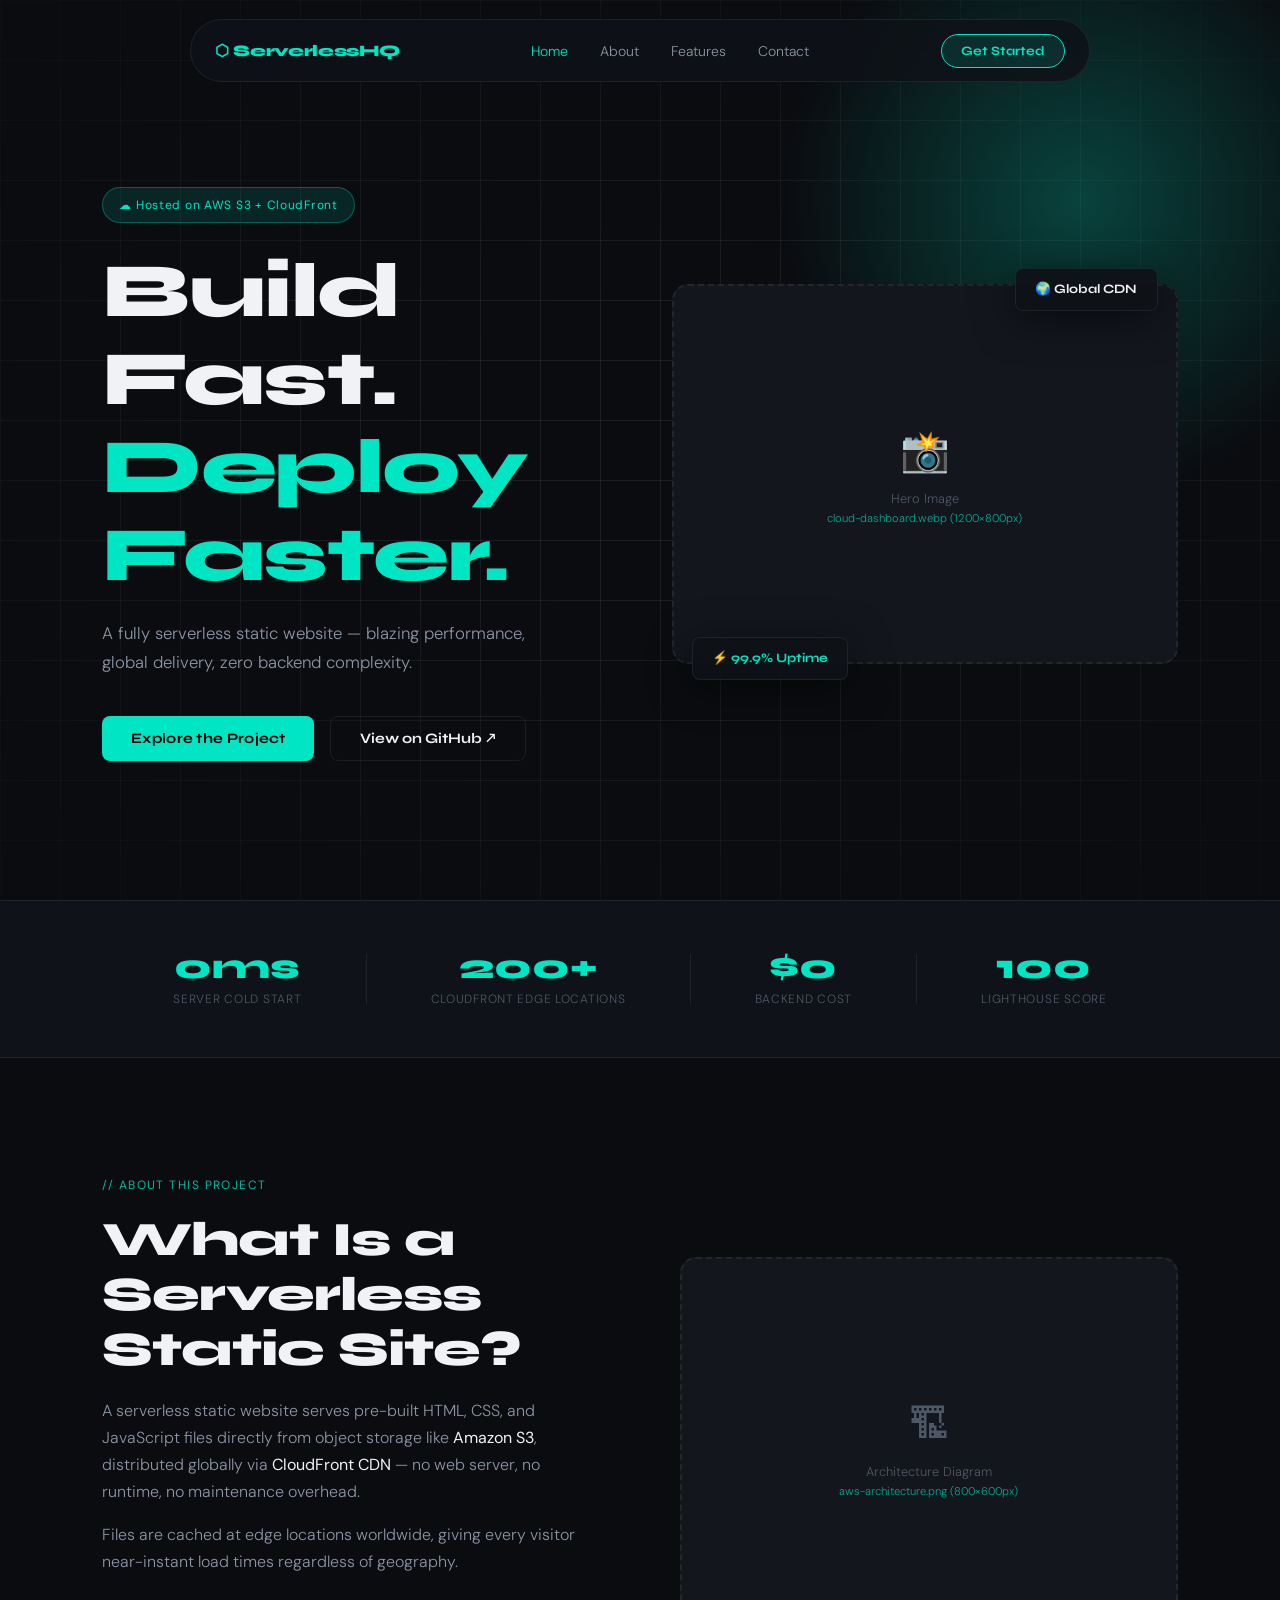
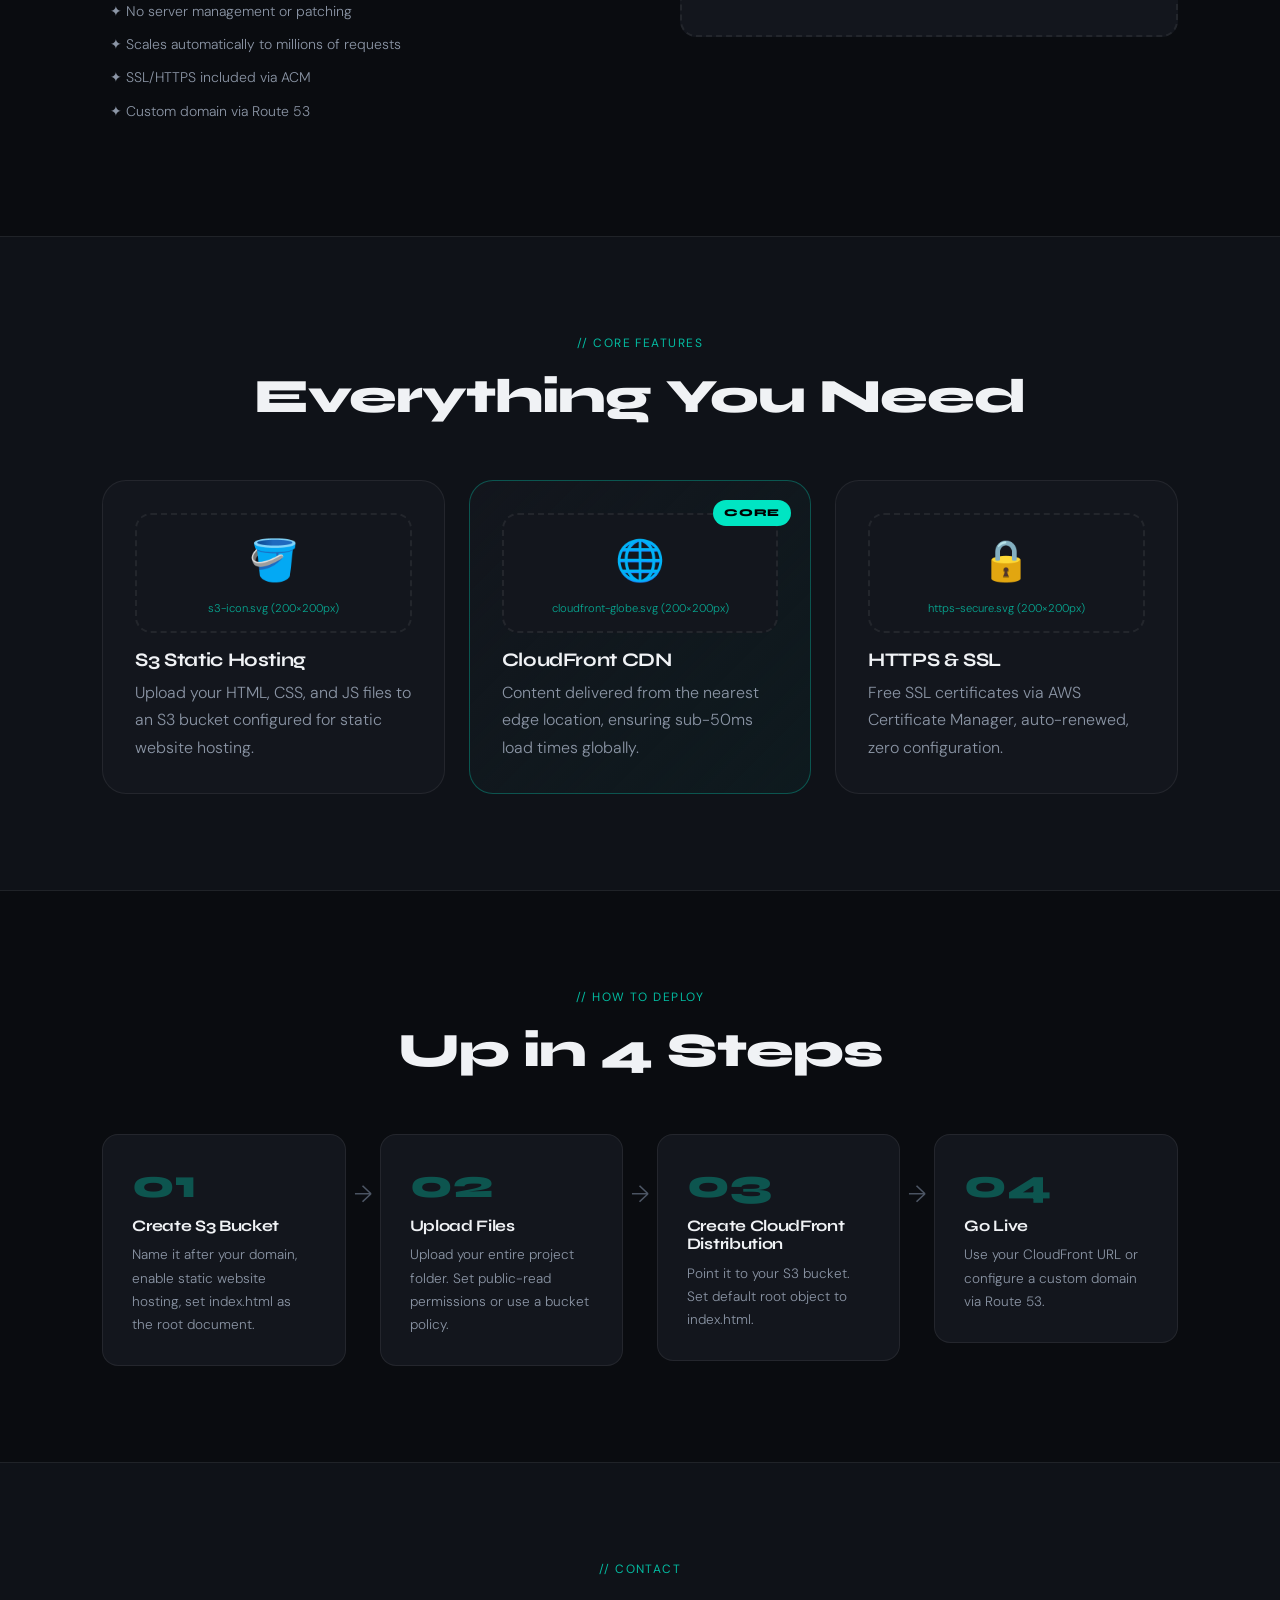
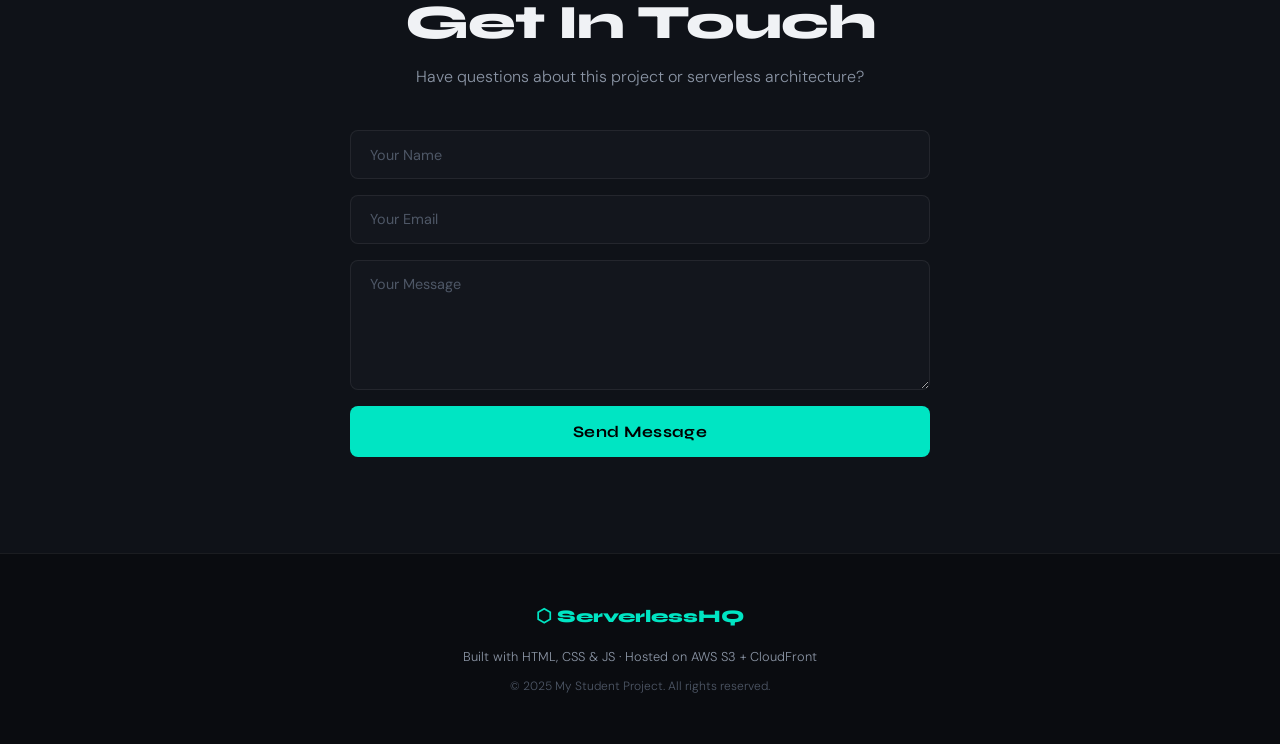
==== index.html @ 712ce40a "first commit" ====
<!DOCTYPE html>
<html lang="en">
<head>
    <meta charset="UTF-8">
    <meta name="viewport" content="width=device-width, initial-scale=1.0">
    <title>My Serverless Website</title>
    <link rel="preconnect" href="https://fonts.googleapis.com">
    <link href="https://fonts.googleapis.com/css2?family=Syne:wght@400;700;800&family=DM+Sans:ital,wght@0,300;0,400;1,300&display=swap" rel="stylesheet">
    <link rel="stylesheet" href="css/main.css">
</head>
<body>

    <!-- Floating nav -->
    <nav class="navbar">
        <div class="nav-logo">⬡ ServerlessHQ</div>
        <ul class="nav-links">
            <li><a href="#home">Home</a></li>
            <li><a href="#about">About</a></li>
            <li><a href="#features">Features</a></li>
            <li><a href="#contact">Contact</a></li>
        </ul>
        <button class="nav-cta">Get Started</button>
    </nav>

    <!-- Hero Section -->
    <section class="hero" id="home">
        <div class="hero-bg-grid"></div>
        <div class="hero-glow"></div>
        <div class="hero-content">
            <span class="hero-badge">☁ Hosted on AWS S3 + CloudFront</span>
            <h1 class="hero-title">
                Build Fast.<br>
                <span class="accent">Deploy Faster.</span>
            </h1>
            <p class="hero-subtitle">
                A fully serverless static website — blazing performance, global delivery,
                zero backend complexity.
            </p>
            <div class="hero-actions">
                <button class="btn-primary">Explore the Project</button>
                <button class="btn-ghost">View on GitHub ↗</button>
            </div>
        </div>
        <div class="hero-image-wrap">
            <!-- REPLACE: Use a high-resolution cloud/infrastructure dashboard screenshot (1200×800px, PNG/WebP) -->
            <div class="image-placeholder hero-img-placeholder">
                <span>📸</span>
                <p>Hero Image<br><small>cloud-dashboard.webp (1200×800px)</small></p>
            </div>
            <div class="hero-card card-1">⚡ 99.9% Uptime</div>
            <div class="hero-card card-2">🌍 Global CDN</div>
        </div>
    </section>

    <!-- Stats Bar -->
    <section class="stats-bar">
        <div class="stat"><span class="stat-num">0ms</span><span class="stat-label">Server Cold Start</span></div>
        <div class="stat-divider"></div>
        <div class="stat"><span class="stat-num">200+</span><span class="stat-label">CloudFront Edge Locations</span></div>
        <div class="stat-divider"></div>
        <div class="stat"><span class="stat-num">$0</span><span class="stat-label">Backend Cost</span></div>
        <div class="stat-divider"></div>
        <div class="stat"><span class="stat-num">100</span><span class="stat-label">Lighthouse Score</span></div>
    </section>

    <!-- About Section -->
    <section class="about" id="about">
        <div class="about-text">
            <span class="section-tag">// About This Project</span>
            <h2>What Is a Serverless Static Site?</h2>
            <p>
                A serverless static website serves pre-built HTML, CSS, and JavaScript files directly
                from object storage like <strong>Amazon S3</strong>, distributed globally via
                <strong>CloudFront CDN</strong> — no web server, no runtime, no maintenance overhead.
            </p>
            <p>
                Files are cached at edge locations worldwide, giving every visitor
                near-instant load times regardless of geography.
            </p>
            <ul class="about-list">
                <li>✦ No server management or patching</li>
                <li>✦ Scales automatically to millions of requests</li>
                <li>✦ SSL/HTTPS included via ACM</li>
                <li>✦ Custom domain via Route 53</li>
            </ul>
        </div>
        <div class="about-image-wrap">
            <!-- REPLACE: Architecture diagram showing S3 → CloudFront → User flow (800×600px, PNG/SVG) -->
            <div class="image-placeholder about-img-placeholder">
                <span>🏗</span>
                <p>Architecture Diagram<br><small>aws-architecture.png (800×600px)</small></p>
            </div>
        </div>
    </section>

    <!-- Features Section -->
    <section class="features" id="features">
        <span class="section-tag center">// Core Features</span>
        <h2 class="features-title">Everything You Need</h2>
        <div class="features-grid">

            <div class="feature-card">
                <!-- REPLACE: Icon/illustration for S3 storage (200×200px, SVG/PNG) -->
                <div class="image-placeholder feature-img-placeholder">
                    <span>🪣</span>
                    <p><small>s3-icon.svg (200×200px)</small></p>
                </div>
                <h3>S3 Static Hosting</h3>
                <p>Upload your HTML, CSS, and JS files to an S3 bucket configured for static website hosting.</p>
            </div>

            <div class="feature-card featured">
                <!-- REPLACE: CloudFront CDN globe graphic (200×200px, SVG/PNG) -->
                <div class="image-placeholder feature-img-placeholder">
                    <span>🌐</span>
                    <p><small>cloudfront-globe.svg (200×200px)</small></p>
                </div>
                <h3>CloudFront CDN</h3>
                <p>Content delivered from the nearest edge location, ensuring sub-50ms load times globally.</p>
                <span class="badge">Core</span>
            </div>

            <div class="feature-card">
                <!-- REPLACE: HTTPS lock/security icon (200×200px, SVG/PNG) -->
                <div class="image-placeholder feature-img-placeholder">
                    <span>🔒</span>
                    <p><small>https-secure.svg (200×200px)</small></p>
                </div>
                <h3>HTTPS & SSL</h3>
                <p>Free SSL certificates via AWS Certificate Manager, auto-renewed, zero configuration.</p>
            </div>

        </div>
    </section>

    <!-- Deployment Steps -->
    <section class="steps">
        <span class="section-tag center">// How to Deploy</span>
        <h2 class="features-title">Up in 4 Steps</h2>
        <div class="steps-grid">
            <div class="step">
                <div class="step-num">01</div>
                <div class="step-body">
                    <h4>Create S3 Bucket</h4>
                    <p>Name it after your domain, enable static website hosting, set index.html as the root document.</p>
                </div>
            </div>
            <div class="step-arrow">→</div>
            <div class="step">
                <div class="step-num">02</div>
                <div class="step-body">
                    <h4>Upload Files</h4>
                    <p>Upload your entire project folder. Set public-read permissions or use a bucket policy.</p>
                </div>
            </div>
            <div class="step-arrow">→</div>
            <div class="step">
                <div class="step-num">03</div>
                <div class="step-body">
                    <h4>Create CloudFront Distribution</h4>
                    <p>Point it to your S3 bucket. Set default root object to index.html.</p>
                </div>
            </div>
            <div class="step-arrow">→</div>
            <div class="step">
                <div class="step-num">04</div>
                <div class="step-body">
                    <h4>Go Live</h4>
                    <p>Use your CloudFront URL or configure a custom domain via Route 53.</p>
                </div>
            </div>
        </div>
    </section>

    <!-- Contact Section -->
    <section class="contact" id="contact">
        <div class="contact-inner">
            <span class="section-tag center">// Contact</span>
            <h2>Get In Touch</h2>
            <p>Have questions about this project or serverless architecture?</p>
            <div class="contact-form">
                <input type="text" placeholder="Your Name" class="form-input">
                <input type="email" placeholder="Your Email" class="form-input">
                <textarea placeholder="Your Message" class="form-input form-textarea"></textarea>
                <button class="btn-primary" id="submitBtn">Send Message</button>
            </div>
        </div>
    </section>

    <!-- Footer -->
    <footer class="footer">
        <div class="footer-inner">
            <div class="footer-logo">⬡ ServerlessHQ</div>
            <p class="footer-text">Built with HTML, CSS & JS · Hosted on AWS S3 + CloudFront</p>
            <p class="footer-copy">© 2025 My Student Project. All rights reserved.</p>
        </div>
    </footer>

    <!-- error.html hint comment -->
    <!-- Remember to also create error.html in your root for S3 error handling -->

    <script src="js/script.js"></script>
</body>
</html>
---- css/main.css ----
.section-tag.center { display: block; text-align: center; }

/* ---------- Buttons ---------- */
.btn-primary {
    background: var(--accent);
    color: #000;
    border: none;
    padding: 0.8rem 1.8rem;
    border-radius: var(--radius-sm);
    font-family: 'Syne', sans-serif;
    font-weight: 700;
    font-size: 0.9rem;
    cursor: pointer;
    transition: var(--transition);
    letter-spacing: 0.02em;
}
.btn-primary:hover {
    background: #fff;
    transform: translateY(-2px);
    box-shadow: 0 8px 24px var(--accent-glow);
}

.btn-ghost {
    background: transparent;
    color: var(--text-1);
    border: 1px solid var(--border);
    padding: 0.8rem 1.8rem;
    border-radius: var(--radius-sm);
    font-family: 'Syne', sans-serif;
    font-weight: 700;
    font-size: 0.9rem;
    cursor: pointer;
    transition: var(--transition);
}
.btn-ghost:hover {
    border-color: var(--accent);
    color: var(--accent);
    transform: translateY(-2px);
}

/* ---------- Image Placeholders (remove when real images added) ---------- */
.image-placeholder {
    background: var(--bg-card);
    border: 2px dashed var(--border);
    border-radius: var(--radius-md);
    display: flex;
    flex-direction: column;
    align-items: center;
    justify-content: center;
    gap: 0.5rem;
    color: var(--text-3);
    text-align: center;
    font-size: 0.8rem;
    line-height: 1.5;
    transition: var(--transition);
}
.image-placeholder span { font-size: 2.5rem; }
.image-placeholder p { color: var(--text-3); }
.image-placeholder small { color: var(--accent); opacity: 0.7; font-size: 0.7rem; }
.image-placeholder:hover { border-color: var(--accent); }

/* ---------- Navbar ---------- */
.navbar {
    position: fixed;
    top: 1.2rem;
    left: 50%;
    transform: translateX(-50%);
    width: min(900px, 92vw);
    display: flex;
    align-items: center;
    justify-content: space-between;
    padding: 0.85rem 1.5rem;
    background: rgba(15,18,24,0.85);
    backdrop-filter: blur(20px);
    border: 1px solid var(--border);
    border-radius: 50px;
    z-index: 1000;
    animation: slideDown 0.6s ease both;
}
@keyframes slideDown { from { opacity:0; transform: translateX(-50%) translateY(-16px); } to { opacity:1; transform: translateX(-50%) translateY(0); } }

.nav-logo {
    font-size: 1rem;
    color: var(--accent);
    letter-spacing: 0.04em;
}/* ============================================================
   main.css — Serverless Static Website
   Theme: Dark editorial with electric-teal accents
   Fonts: Syne (display) + DM Sans (body)
   ============================================================ */

/* ---------- CSS Variables ---------- */
:root {
    --bg:         #0a0c10;
    --bg-2:       #0f1218;
    --bg-card:    #13161d;
    --border:     rgba(255,255,255,0.07);
    --accent:     #00e5c3;
    --accent-dim: rgba(0,229,195,0.12);
    --accent-glow:rgba(0,229,195,0.25);
    --text-1:     #f0f2f5;
    --text-2:     #8b95a5;
    --text-3:     #4e5766;
    --white:      #ffffff;
    --radius-sm:  8px;
    --radius-md:  16px;
    --radius-lg:  24px;
    --shadow:     0 8px 40px rgba(0,0,0,0.5);
    --transition: 0.25s cubic-bezier(0.4, 0, 0.2, 1);
}

/* ---------- Reset ---------- */
*, *::before, *::after { box-sizing: border-box; margin: 0; padding: 0; }
html { scroll-behavior: smooth; }

body {
    font-family: 'DM Sans', sans-serif;
    font-weight: 300;
    background-color: var(--bg);
    color: var(--text-1);
    line-height: 1.7;
    overflow-x: hidden;
}

/* ---------- Scrollbar ---------- */
::-webkit-scrollbar { width: 4px; }
::-webkit-scrollbar-track { background: var(--bg); }
::-webkit-scrollbar-thumb { background: var(--accent); border-radius: 2px; }

/* ---------- Typography ---------- */
h1, h2, h3, h4, .nav-logo {
    font-family: 'Syne', sans-serif;
    font-weight: 800;
    line-height: 1.15;
    letter-spacing: -0.02em;
}
h1 { font-size: clamp(2.6rem, 6vw, 5rem); }
h2 { font-size: clamp(2rem, 4vw, 3rem); }
h3 { font-size: 1.2rem; font-weight: 700; }
h4 { font-size: 1rem; font-weight: 700; }
p  { color: var(--text-2); }

.accent { color: var(--accent); }

/* ---------- Section Tags ---------- */
.section-tag {
    display: inline-block;
    font-family: 'DM Sans', monospace;
    font-size: 0.75rem;
    font-weight: 400;
    letter-spacing: 0.12em;
    text-transform: uppercase;
    color: var(--accent);
    margin-bottom: 1rem;
    opacity: 0.8;
}


.nav-links {
    list-style: none;
    display: flex;
    gap: 2rem;
}
.nav-links a {
    text-decoration: none;
    color: var(--text-2);
    font-size: 0.875rem;
    transition: var(--transition);
}
.nav-links a:hover { color: var(--accent); }

.nav-cta {
    background: var(--accent-dim);
    color: var(--accent);
    border: 1px solid var(--accent);
    padding: 0.5rem 1.2rem;
    border-radius: 50px;
    font-family: 'Syne', sans-serif;
    font-weight: 700;
    font-size: 0.8rem;
    cursor: pointer;
    transition: var(--transition);
}
.nav-cta:hover { background: var(--accent); color: #000; }

/* ---------- Hero ---------- */
.hero {
    min-height: 100vh;
    display: grid;
    grid-template-columns: 1fr 1fr;
    align-items: center;
    gap: 4rem;
    padding: 8rem 8% 5rem;
    position: relative;
    overflow: hidden;
}

.hero-bg-grid {
    position: absolute; inset: 0;
    background-image:
        linear-gradient(var(--border) 1px, transparent 1px),
        linear-gradient(90deg, var(--border) 1px, transparent 1px);
    background-size: 60px 60px;
    mask-image: radial-gradient(ellipse 80% 80% at 50% 50%, black 20%, transparent 100%);
    pointer-events: none;
}

.hero-glow {
    position: absolute;
    width: 600px; height: 600px;
    background: radial-gradient(circle, var(--accent-glow) 0%, transparent 70%);
    top: -100px; right: -100px;
    pointer-events: none;
    animation: pulse 6s ease-in-out infinite;
}
@keyframes pulse { 0%,100%{opacity:0.4; transform:scale(1)} 50%{opacity:0.8; transform:scale(1.1)} }

.hero-content {
    position: relative;
    z-index: 2;
    animation: fadeUp 0.8s 0.2s ease both;
}
@keyframes fadeUp { from{opacity:0;transform:translateY(24px)} to{opacity:1;transform:translateY(0)} }

.hero-badge {
    display: inline-block;
    font-size: 0.75rem;
    color: var(--accent);
    background: var(--accent-dim);
    border: 1px solid rgba(0,229,195,0.3);
    padding: 0.4rem 1rem;
    border-radius: 50px;
    margin-bottom: 1.5rem;
    letter-spacing: 0.06em;
    font-weight: 400;
}

.hero-title { margin-bottom: 1.2rem; }

.hero-subtitle {
    font-size: 1.05rem;
    color: var(--text-2);
    max-width: 460px;
    margin-bottom: 2.5rem;
}

.hero-actions {
    display: flex;
    gap: 1rem;
    flex-wrap: wrap;
}

/* Hero image area */
.hero-image-wrap {
    position: relative;
    z-index: 2;
    animation: fadeUp 0.8s 0.5s ease both;
}

.hero-img-placeholder { width: 100%; height: 380px; }

.hero-card {
    position: absolute;
    background: rgba(15,18,24,0.9);
    border: 1px solid var(--border);
    backdrop-filter: blur(12px);
    padding: 0.6rem 1.2rem;
    border-radius: var(--radius-sm);
    font-family: 'Syne', sans-serif;
    font-size: 0.8rem;
    font-weight: 700;
    color: var(--text-1);
    white-space: nowrap;
    box-shadow: var(--shadow);
}
.card-1 { bottom: -16px; left: 20px; color: var(--accent); }
.card-2 { top: -16px; right: 20px; }

/* ---------- Stats Bar ---------- */
.stats-bar {
    display: flex;
    align-items: center;
    justify-content: center;
    gap: 0;
    padding: 2.5rem 8%;
    background: var(--bg-2);
    border-top: 1px solid var(--border);
    border-bottom: 1px solid var(--border);
    flex-wrap: wrap;
}
.stat {
    display: flex;
    flex-direction: column;
    align-items: center;
    padding: 0.5rem 4rem;
}
.stat-num {
    font-family: 'Syne', sans-serif;
    font-size: 2.2rem;
    font-weight: 800;
    color: var(--accent);
    line-height: 1;
}
.stat-label {
    font-size: 0.75rem;
    color: var(--text-3);
    margin-top: 0.3rem;
    letter-spacing: 0.06em;
    text-transform: uppercase;
}
.stat-divider {
    width: 1px;
    height: 50px;
    background: var(--border);
}

/* ---------- About ---------- */
.about {
    display: grid;
    grid-template-columns: 1fr 1fr;
    gap: 5rem;
    align-items: center;
    padding: 7rem 8%;
}

.about-text h2 { margin-bottom: 1.2rem; }
.about-text p { margin-bottom: 1rem; }
.about-text strong { color: var(--text-1); font-weight: 400; }

.about-list {
    list-style: none;
    margin-top: 1.5rem;
    display: flex;
    flex-direction: column;
    gap: 0.6rem;
}
.about-list li {
    font-size: 0.875rem;
    color: var(--text-2);
    padding-left: 0.5rem;
}

.about-img-placeholder { width: 100%; height: 380px; }

/* ---------- Features ---------- */
.features {
    padding: 6rem 8%;
    background: var(--bg-2);
    border-top: 1px solid var(--border);
    border-bottom: 1px solid var(--border);
}
.features-title {
    text-align: center;
    margin-bottom: 3.5rem;
}
.features-grid {
    display: grid;
    grid-template-columns: repeat(3, 1fr);
    gap: 1.5rem;
}
.feature-card {
    background: var(--bg-card);
    border: 1px solid var(--border);
    border-radius: var(--radius-lg);
    padding: 2rem;
    position: relative;
    transition: var(--transition);
}
.feature-card:hover {
    border-color: var(--accent);
    transform: translateY(-4px);
    box-shadow: 0 16px 48px rgba(0,229,195,0.1);
}
.feature-card.featured {
    border-color: rgba(0,229,195,0.3);
    background: linear-gradient(135deg, var(--bg-card), rgba(0,229,195,0.04));
}
.feature-card h3 { margin: 1rem 0 0.5rem; color: var(--text-1); }
.feature-img-placeholder { width: 100%; height: 120px; }
.badge {
    position: absolute;
    top: 1.2rem; right: 1.2rem;
    background: var(--accent);
    color: #000;
    font-family: 'Syne', sans-serif;
    font-size: 0.65rem;
    font-weight: 800;
    padding: 0.25rem 0.7rem;
    border-radius: 50px;
    letter-spacing: 0.06em;
    text-transform: uppercase;
}

/* ---------- Steps ---------- */
.steps {
    padding: 6rem 8%;
}
.steps-grid {
    display: flex;
    align-items: flex-start;
    gap: 0.5rem;
    margin-top: 3rem;
    flex-wrap: wrap;
}
.step {
    flex: 1;
    min-width: 180px;
    background: var(--bg-card);
    border: 1px solid var(--border);
    border-radius: var(--radius-md);
    padding: 1.8rem;
    transition: var(--transition);
}
.step:hover { border-color: var(--accent); }
.step-num {
    font-family: 'Syne', sans-serif;
    font-size: 2.5rem;
    font-weight: 800;
    color: var(--accent);
    opacity: 0.3;
    line-height: 1;
    margin-bottom: 0.8rem;
}
.step-body h4 { color: var(--text-1); margin-bottom: 0.5rem; }
.step-body p { font-size: 0.85rem; }
.step-arrow {
    font-size: 1.5rem;
    color: var(--text-3);
    padding-top: 2.5rem;
    flex-shrink: 0;
}

/* ---------- Contact ---------- */
.contact {
    padding: 6rem 8%;
    background: var(--bg-2);
    border-top: 1px solid var(--border);
}
.contact-inner {
    max-width: 580px;
    margin: 0 auto;
    text-align: center;
}
.contact-inner h2 { margin-bottom: 0.8rem; }
.contact-inner > p { margin-bottom: 2.5rem; }

.contact-form {
    display: flex;
    flex-direction: column;
    gap: 1rem;
    text-align: left;
}
.form-input {
    width: 100%;
    background: var(--bg-card);
    border: 1px solid var(--border);
    border-radius: var(--radius-sm);
    padding: 0.9rem 1.2rem;
    color: var(--text-1);
    font-family: 'DM Sans', sans-serif;
    font-size: 0.9rem;
    outline: none;
    transition: var(--transition);
}
.form-input::placeholder { color: var(--text-3); }
.form-input:focus { border-color: var(--accent); box-shadow: 0 0 0 3px var(--accent-dim); }
.form-textarea { min-height: 130px; resize: vertical; }
.contact-form .btn-primary { width: 100%; padding: 1rem; font-size: 1rem; }

/* ---------- Footer ---------- */
.footer {
    padding: 3rem 8%;
    border-top: 1px solid var(--border);
}
.footer-inner {
    text-align: center;
    display: flex;
    flex-direction: column;
    gap: 0.5rem;
    align-items: center;
}
.footer-logo {
    font-family: 'Syne', sans-serif;
    font-weight: 800;
    color: var(--accent);
    font-size: 1.1rem;
    margin-bottom: 0.4rem;
}
.footer-text { font-size: 0.8rem; }
.footer-copy { font-size: 0.75rem; color: var(--text-3); }

/* ---------- Responsive ---------- */
@media (max-width: 900px) {
    .hero {
        grid-template-columns: 1fr;
        text-align: center;
        padding: 7rem 6% 4rem;
        gap: 3rem;
    }
    .hero-subtitle, .hero-actions { margin-left: auto; margin-right: auto; }
    .hero-actions { justify-content: center; }
    .hero-glow { display: none; }
    .about { grid-template-columns: 1fr; gap: 3rem; }
    .features-grid { grid-template-columns: 1fr; }
    .stat { padding: 0.5rem 2rem; }
    .stat-divider { display: none; }
    .steps-grid { flex-direction: column; }
    .step-arrow { display: none; }
    .nav-links { display: none; }
}

@media (max-width: 600px) {
    .hero { padding: 6rem 5% 3rem; }
    .about, .features, .steps, .contact { padding: 4rem 5%; }
    .stats-bar { padding: 2rem 5%; }
}
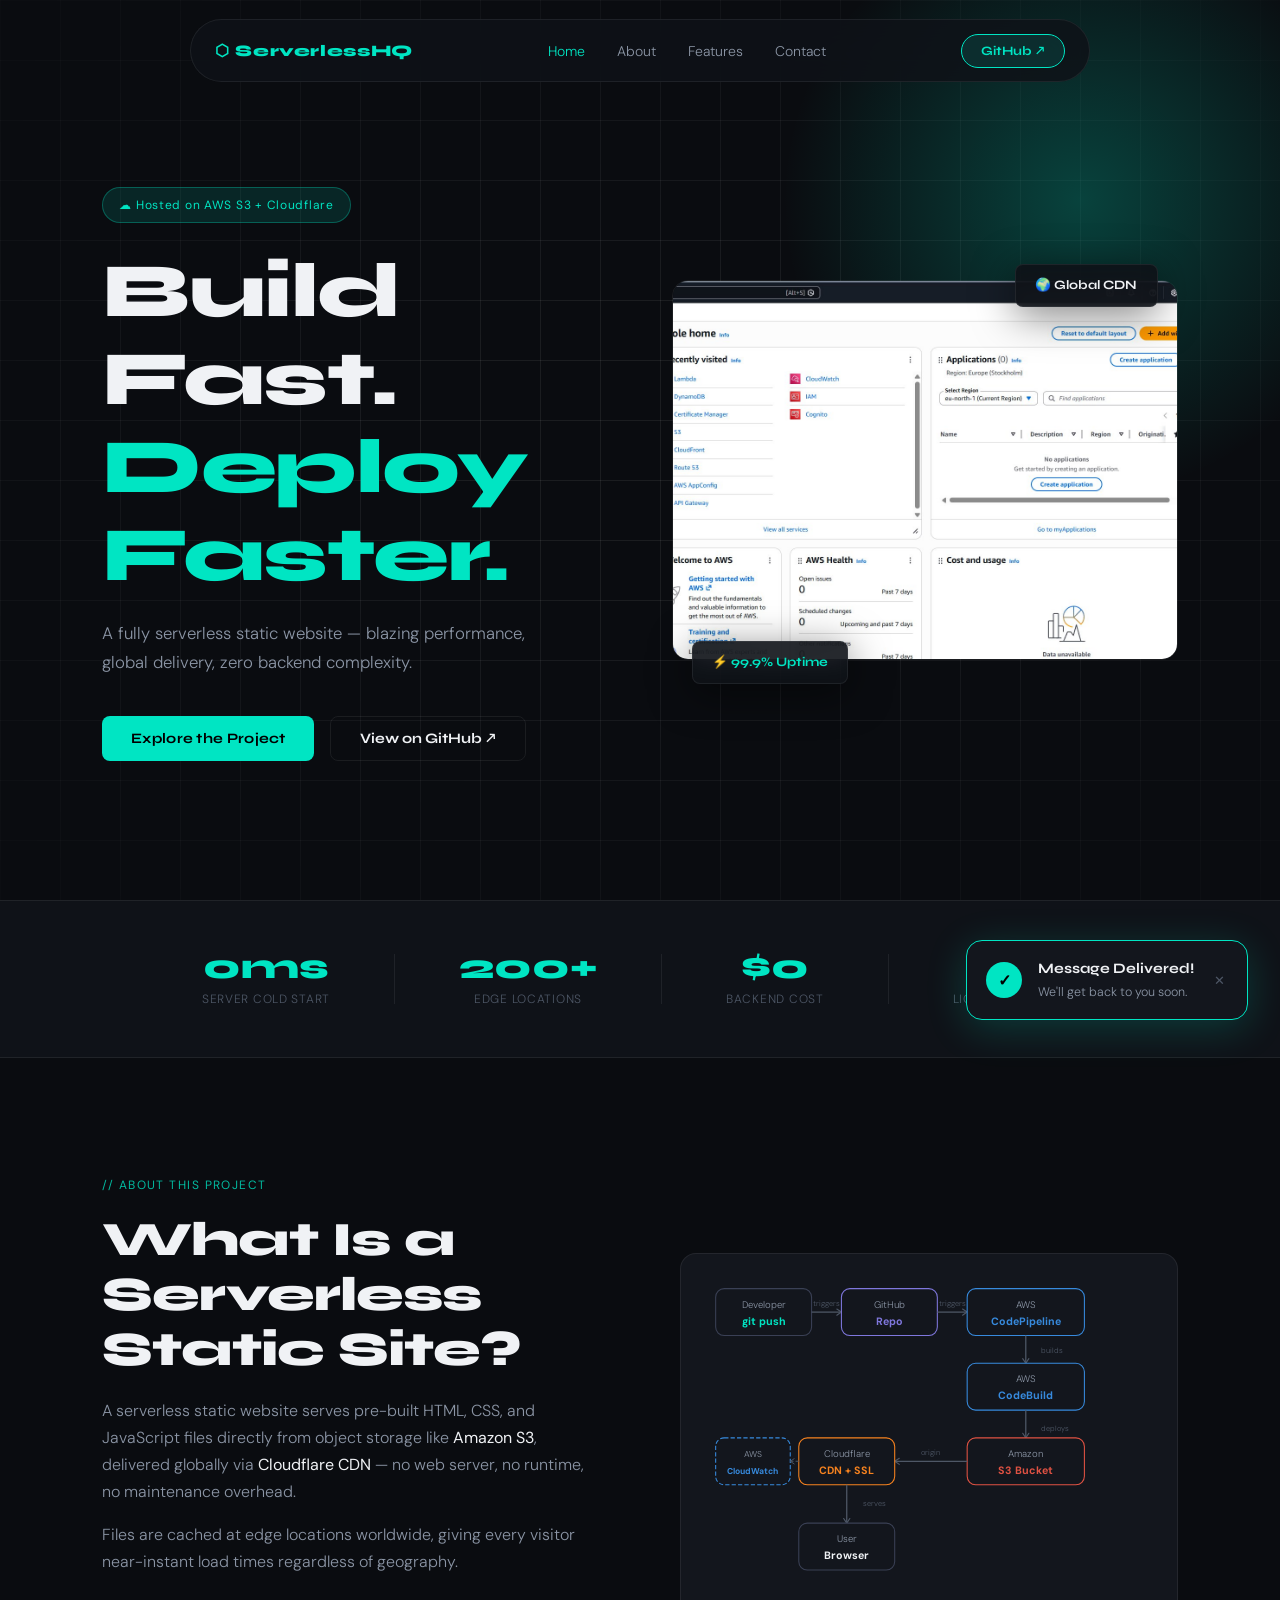
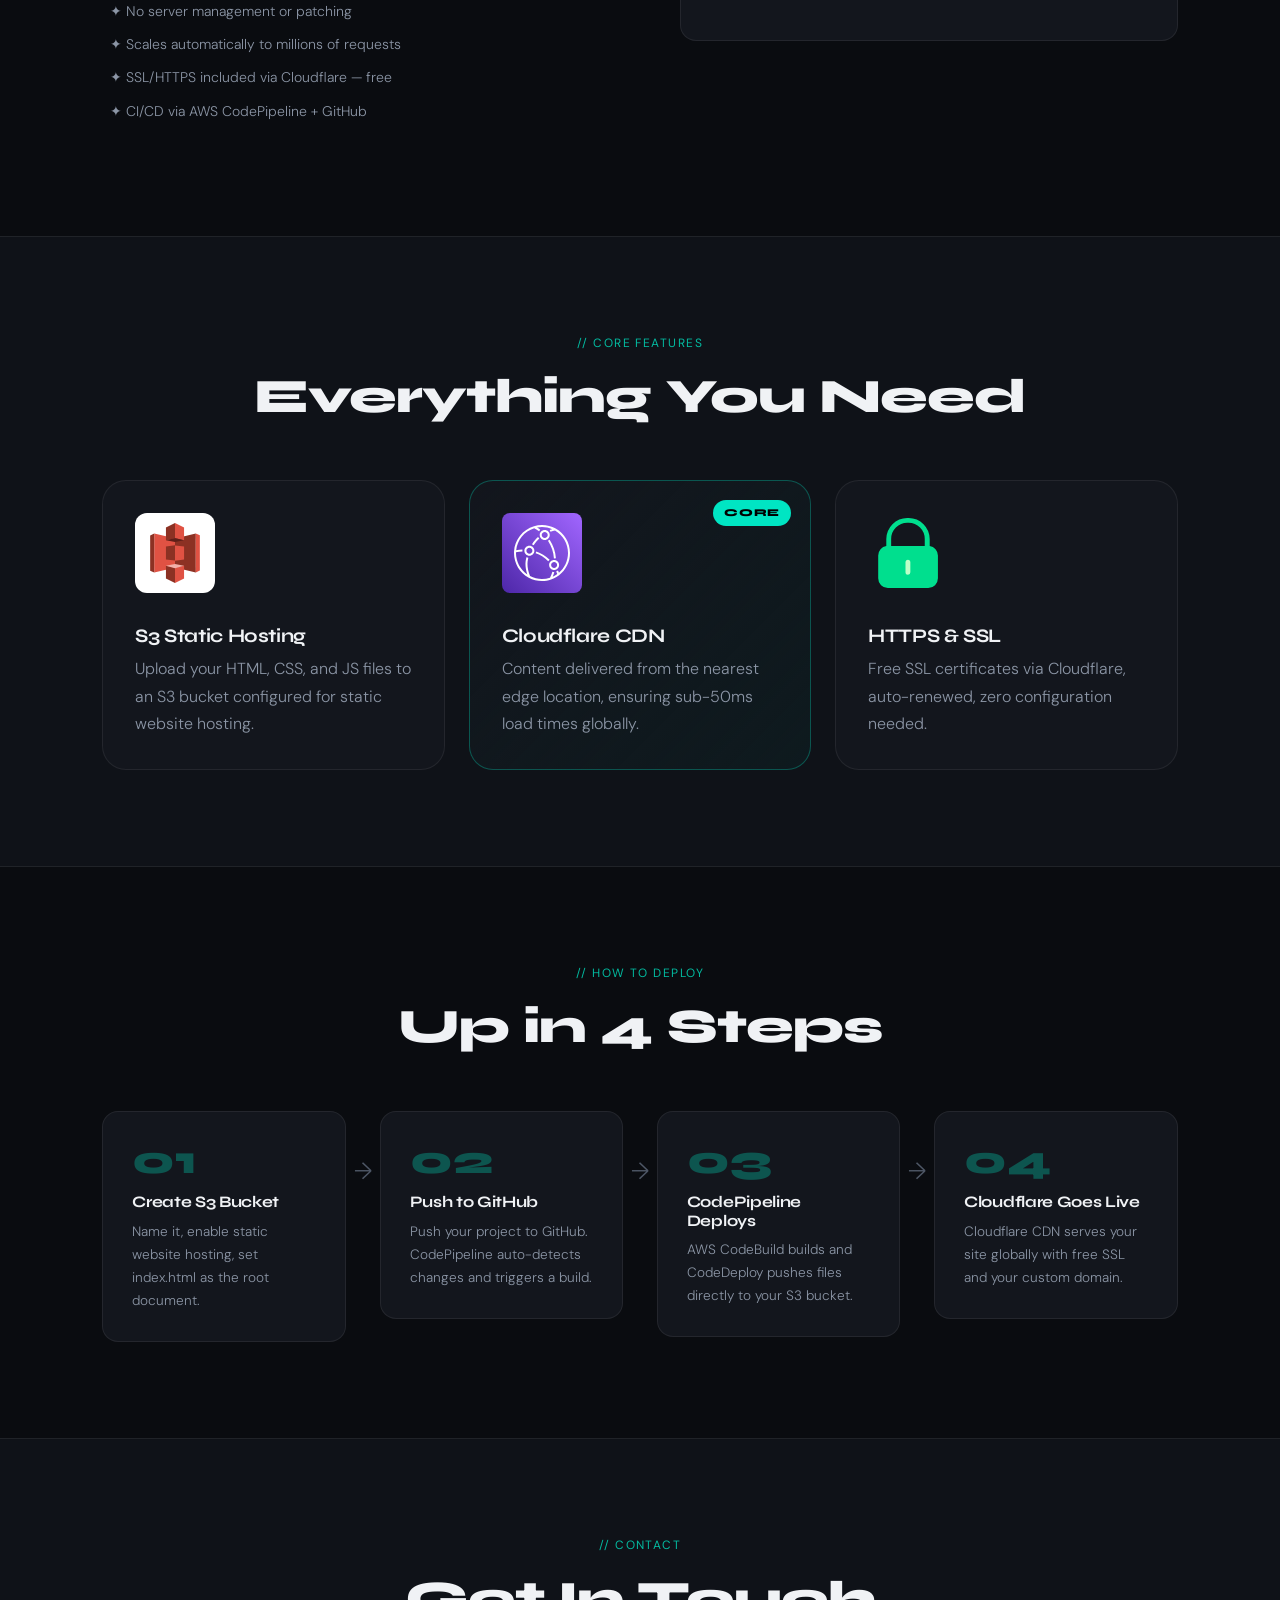
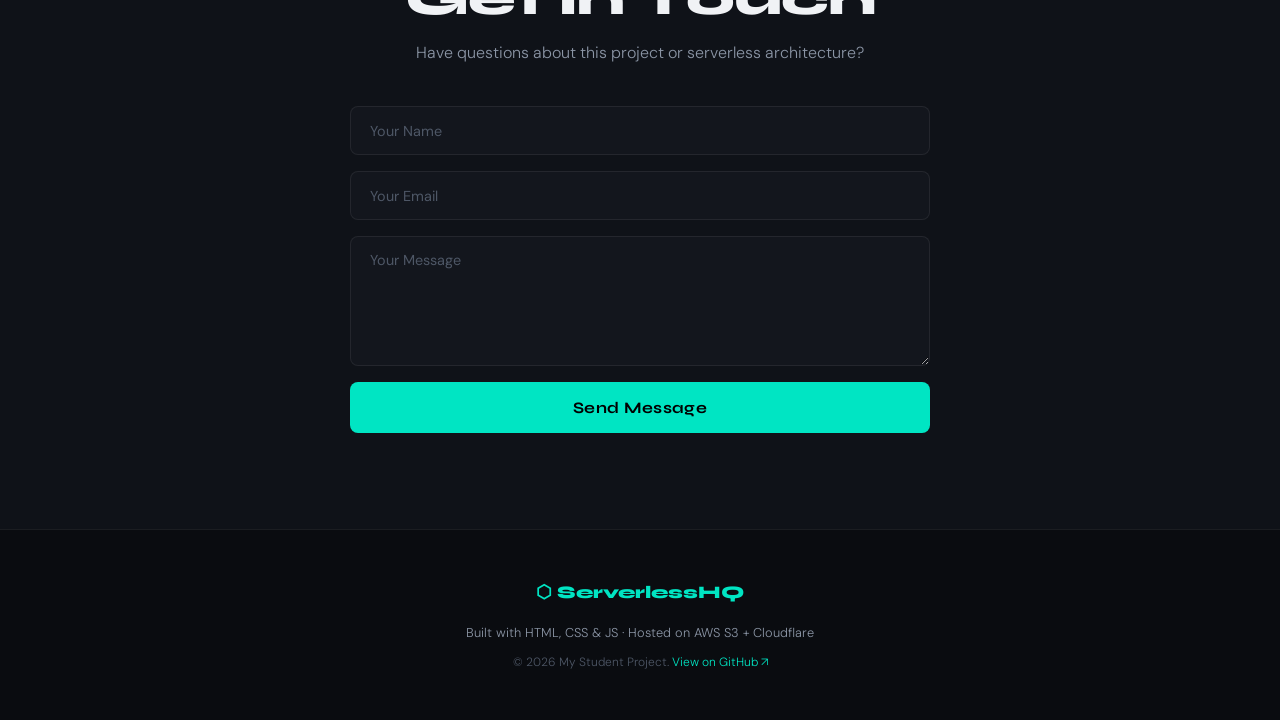
==== commit 22a89a51: "fix: add real images, toast popup, github links" ====
--- a/index.html
+++ b/index.html
@@ -10,6 +10,16 @@
 </head>
 <body>
 
+    <!-- Toast Popup -->
+    <div id="toast" class="toast">
+        <span class="toast-icon">✓</span>
+        <div class="toast-text">
+            <strong>Message Delivered!</strong>
+            <p>We'll get back to you soon.</p>
+        </div>
+        <button class="toast-close" onclick="closeToast()">✕</button>
+    </div>
+
     <!-- Floating nav -->
     <nav class="navbar">
         <div class="nav-logo">⬡ ServerlessHQ</div>
@@ -19,7 +29,7 @@
             <li><a href="#features">Features</a></li>
             <li><a href="#contact">Contact</a></li>
         </ul>
-        <button class="nav-cta">Get Started</button>
+        <button class="nav-cta" onclick="window.open('https://github.com/seemasyed2601/Serverless-Static-Website','_blank')">GitHub ↗</button>
     </nav>
 
     <!-- Hero Section -->
@@ -27,7 +37,7 @@
         <div class="hero-bg-grid"></div>
         <div class="hero-glow"></div>
         <div class="hero-content">
-            <span class="hero-badge">☁ Hosted on AWS S3 + CloudFront</span>
+            <span class="hero-badge">☁ Hosted on AWS S3 + Cloudflare</span>
             <h1 class="hero-title">
                 Build Fast.<br>
                 <span class="accent">Deploy Faster.</span>
@@ -37,16 +47,12 @@
                 zero backend complexity.
             </p>
             <div class="hero-actions">
-                <button class="btn-primary">Explore the Project</button>
-                <button class="btn-ghost">View on GitHub ↗</button>
+                <button class="btn-primary" onclick="document.getElementById('about').scrollIntoView({behavior:'smooth'})">Explore the Project</button>
+                <button class="btn-ghost" onclick="window.open('https://github.com/seemasyed2601/Serverless-Static-Website','_blank')">View on GitHub ↗</button>
             </div>
         </div>
         <div class="hero-image-wrap">
-            <!-- REPLACE: Use a high-resolution cloud/infrastructure dashboard screenshot (1200×800px, PNG/WebP) -->
-            <div class="image-placeholder hero-img-placeholder">
-                <span>📸</span>
-                <p>Hero Image<br><small>cloud-dashboard.webp (1200×800px)</small></p>
-            </div>
+            <img src="images/cloud-dashboard.png" alt="AWS Cloud Dashboard" class="hero-img">
             <div class="hero-card card-1">⚡ 99.9% Uptime</div>
             <div class="hero-card card-2">🌍 Global CDN</div>
         </div>
@@ -56,7 +62,7 @@
     <section class="stats-bar">
         <div class="stat"><span class="stat-num">0ms</span><span class="stat-label">Server Cold Start</span></div>
         <div class="stat-divider"></div>
-        <div class="stat"><span class="stat-num">200+</span><span class="stat-label">CloudFront Edge Locations</span></div>
+        <div class="stat"><span class="stat-num">200+</span><span class="stat-label">Edge Locations</span></div>
         <div class="stat-divider"></div>
         <div class="stat"><span class="stat-num">$0</span><span class="stat-label">Backend Cost</span></div>
         <div class="stat-divider"></div>
@@ -70,8 +76,8 @@
             <h2>What Is a Serverless Static Site?</h2>
             <p>
                 A serverless static website serves pre-built HTML, CSS, and JavaScript files directly
-                from object storage like <strong>Amazon S3</strong>, distributed globally via
-                <strong>CloudFront CDN</strong> — no web server, no runtime, no maintenance overhead.
+                from object storage like <strong>Amazon S3</strong>, delivered globally via
+                <strong>Cloudflare CDN</strong> — no web server, no runtime, no maintenance overhead.
             </p>
             <p>
                 Files are cached at edge locations worldwide, giving every visitor
@@ -80,15 +86,71 @@
             <ul class="about-list">
                 <li>✦ No server management or patching</li>
                 <li>✦ Scales automatically to millions of requests</li>
-                <li>✦ SSL/HTTPS included via ACM</li>
-                <li>✦ Custom domain via Route 53</li>
+                <li>✦ SSL/HTTPS included via Cloudflare — free</li>
+                <li>✦ CI/CD via AWS CodePipeline + GitHub</li>
             </ul>
         </div>
         <div class="about-image-wrap">
-            <!-- REPLACE: Architecture diagram showing S3 → CloudFront → User flow (800×600px, PNG/SVG) -->
-            <div class="image-placeholder about-img-placeholder">
-                <span>🏗</span>
-                <p>Architecture Diagram<br><small>aws-architecture.png (800×600px)</small></p>
+            <div class="arch-diagram">
+                <svg width="100%" viewBox="0 0 420 310" xmlns="http://www.w3.org/2000/svg" font-family="DM Sans, sans-serif">
+                    <defs>
+                        <marker id="arr" viewBox="0 0 10 10" refX="8" refY="5" markerWidth="6" markerHeight="6" orient="auto-start-reverse">
+                            <path d="M2 1L8 5L2 9" fill="none" stroke="#4e5766" stroke-width="1.5" stroke-linecap="round" stroke-linejoin="round"/>
+                        </marker>
+                    </defs>
+                    <!-- Developer -->
+                    <rect x="10" y="10" width="90" height="44" rx="8" fill="#13161d" stroke="#3a4055" stroke-width="1"/>
+                    <text x="55" y="28" text-anchor="middle" fill="#8b95a5" font-size="9">Developer</text>
+                    <text x="55" y="44" text-anchor="middle" fill="#00e5c3" font-size="10" font-weight="bold">git push</text>
+                    <!-- Arrow -->
+                    <line x1="100" y1="32" x2="128" y2="32" stroke="#4e5766" stroke-width="1.2" marker-end="url(#arr)"/>
+                    <!-- GitHub -->
+                    <rect x="128" y="10" width="90" height="44" rx="8" fill="#13161d" stroke="#7f77dd" stroke-width="1"/>
+                    <text x="173" y="28" text-anchor="middle" fill="#8b95a5" font-size="9">GitHub</text>
+                    <text x="173" y="44" text-anchor="middle" fill="#7f77dd" font-size="10" font-weight="bold">Repo</text>
+                    <!-- Arrow -->
+                    <line x1="218" y1="32" x2="246" y2="32" stroke="#4e5766" stroke-width="1.2" marker-end="url(#arr)"/>
+                    <!-- CodePipeline -->
+                    <rect x="246" y="10" width="110" height="44" rx="8" fill="#13161d" stroke="#378add" stroke-width="1"/>
+                    <text x="301" y="28" text-anchor="middle" fill="#8b95a5" font-size="9">AWS</text>
+                    <text x="301" y="44" text-anchor="middle" fill="#378add" font-size="10" font-weight="bold">CodePipeline</text>
+                    <!-- Arrow down -->
+                    <line x1="301" y1="54" x2="301" y2="80" stroke="#4e5766" stroke-width="1.2" marker-end="url(#arr)"/>
+                    <!-- CodeBuild -->
+                    <rect x="246" y="80" width="110" height="44" rx="8" fill="#13161d" stroke="#378add" stroke-width="1"/>
+                    <text x="301" y="98" text-anchor="middle" fill="#8b95a5" font-size="9">AWS</text>
+                    <text x="301" y="114" text-anchor="middle" fill="#378add" font-size="10" font-weight="bold">CodeBuild</text>
+                    <!-- Arrow down -->
+                    <line x1="301" y1="124" x2="301" y2="150" stroke="#4e5766" stroke-width="1.2" marker-end="url(#arr)"/>
+                    <!-- S3 -->
+                    <rect x="246" y="150" width="110" height="44" rx="8" fill="#13161d" stroke="#e05243" stroke-width="1"/>
+                    <text x="301" y="168" text-anchor="middle" fill="#8b95a5" font-size="9">Amazon</text>
+                    <text x="301" y="184" text-anchor="middle" fill="#e05243" font-size="10" font-weight="bold">S3 Bucket</text>
+                    <!-- Arrow left -->
+                    <line x1="246" y1="172" x2="178" y2="172" stroke="#4e5766" stroke-width="1.2" marker-end="url(#arr)"/>
+                    <!-- Cloudflare -->
+                    <rect x="88" y="150" width="90" height="44" rx="8" fill="#13161d" stroke="#f6821f" stroke-width="1"/>
+                    <text x="133" y="168" text-anchor="middle" fill="#8b95a5" font-size="9">Cloudflare</text>
+                    <text x="133" y="184" text-anchor="middle" fill="#f6821f" font-size="10" font-weight="bold">CDN + SSL</text>
+                    <!-- Arrow down -->
+                    <line x1="133" y1="194" x2="133" y2="230" stroke="#4e5766" stroke-width="1.2" marker-end="url(#arr)"/>
+                    <!-- User -->
+                    <rect x="88" y="230" width="90" height="44" rx="8" fill="#13161d" stroke="#3a4055" stroke-width="1"/>
+                    <text x="133" y="248" text-anchor="middle" fill="#8b95a5" font-size="9">User</text>
+                    <text x="133" y="264" text-anchor="middle" fill="#f0f2f5" font-size="10" font-weight="bold">Browser</text>
+                    <!-- CloudWatch -->
+                    <rect x="10" y="150" width="70" height="44" rx="8" fill="#13161d" stroke="#378add" stroke-width="1" stroke-dasharray="4 2"/>
+                    <text x="45" y="168" text-anchor="middle" fill="#8b95a5" font-size="8">AWS</text>
+                    <text x="45" y="184" text-anchor="middle" fill="#378add" font-size="8" font-weight="bold">CloudWatch</text>
+                    <line x1="88" y1="172" x2="80" y2="172" stroke="#4e5766" stroke-width="1" stroke-dasharray="3 2" marker-end="url(#arr)"/>
+                    <!-- Labels -->
+                    <text x="114" y="26" text-anchor="middle" fill="#4e5766" font-size="7">triggers</text>
+                    <text x="232" y="26" text-anchor="middle" fill="#4e5766" font-size="7">triggers</text>
+                    <text x="315" y="70" text-anchor="start" fill="#4e5766" font-size="7">builds</text>
+                    <text x="315" y="144" text-anchor="start" fill="#4e5766" font-size="7">deploys</text>
+                    <text x="212" y="166" text-anchor="middle" fill="#4e5766" font-size="7">origin</text>
+                    <text x="148" y="214" text-anchor="start" fill="#4e5766" font-size="7">serves</text>
+                </svg>
             </div>
         </div>
     </section>
@@ -100,34 +162,22 @@
         <div class="features-grid">
 
             <div class="feature-card">
-                <!-- REPLACE: Icon/illustration for S3 storage (200×200px, SVG/PNG) -->
-                <div class="image-placeholder feature-img-placeholder">
-                    <span>🪣</span>
-                    <p><small>s3-icon.svg (200×200px)</small></p>
-                </div>
+                <img src="images/s3-icon.svg" alt="Amazon S3" class="feature-img">
                 <h3>S3 Static Hosting</h3>
                 <p>Upload your HTML, CSS, and JS files to an S3 bucket configured for static website hosting.</p>
             </div>
 
             <div class="feature-card featured">
-                <!-- REPLACE: CloudFront CDN globe graphic (200×200px, SVG/PNG) -->
-                <div class="image-placeholder feature-img-placeholder">
-                    <span>🌐</span>
-                    <p><small>cloudfront-globe.svg (200×200px)</small></p>
-                </div>
-                <h3>CloudFront CDN</h3>
+                <img src="images/cloudfront-globe.svg" alt="CloudFront CDN" class="feature-img">
+                <h3>Cloudflare CDN</h3>
                 <p>Content delivered from the nearest edge location, ensuring sub-50ms load times globally.</p>
                 <span class="badge">Core</span>
             </div>
 
             <div class="feature-card">
-                <!-- REPLACE: HTTPS lock/security icon (200×200px, SVG/PNG) -->
-                <div class="image-placeholder feature-img-placeholder">
-                    <span>🔒</span>
-                    <p><small>https-secure.svg (200×200px)</small></p>
-                </div>
+                <img src="images/https-secure.svg" alt="HTTPS Secure" class="feature-img">
                 <h3>HTTPS & SSL</h3>
-                <p>Free SSL certificates via AWS Certificate Manager, auto-renewed, zero configuration.</p>
+                <p>Free SSL certificates via Cloudflare, auto-renewed, zero configuration needed.</p>
             </div>
 
         </div>
@@ -142,31 +192,31 @@
                 <div class="step-num">01</div>
                 <div class="step-body">
                     <h4>Create S3 Bucket</h4>
-                    <p>Name it after your domain, enable static website hosting, set index.html as the root document.</p>
+                    <p>Name it, enable static website hosting, set index.html as the root document.</p>
                 </div>
             </div>
             <div class="step-arrow">→</div>
             <div class="step">
                 <div class="step-num">02</div>
                 <div class="step-body">
-                    <h4>Upload Files</h4>
-                    <p>Upload your entire project folder. Set public-read permissions or use a bucket policy.</p>
+                    <h4>Push to GitHub</h4>
+                    <p>Push your project to GitHub. CodePipeline auto-detects changes and triggers a build.</p>
                 </div>
             </div>
             <div class="step-arrow">→</div>
             <div class="step">
                 <div class="step-num">03</div>
                 <div class="step-body">
-                    <h4>Create CloudFront Distribution</h4>
-                    <p>Point it to your S3 bucket. Set default root object to index.html.</p>
+                    <h4>CodePipeline Deploys</h4>
+                    <p>AWS CodeBuild builds and CodeDeploy pushes files directly to your S3 bucket.</p>
                 </div>
             </div>
             <div class="step-arrow">→</div>
             <div class="step">
                 <div class="step-num">04</div>
                 <div class="step-body">
-                    <h4>Go Live</h4>
-                    <p>Use your CloudFront URL or configure a custom domain via Route 53.</p>
+                    <h4>Cloudflare Goes Live</h4>
+                    <p>Cloudflare CDN serves your site globally with free SSL and your custom domain.</p>
                 </div>
             </div>
         </div>
@@ -179,9 +229,9 @@
             <h2>Get In Touch</h2>
             <p>Have questions about this project or serverless architecture?</p>
             <div class="contact-form">
-                <input type="text" placeholder="Your Name" class="form-input">
-                <input type="email" placeholder="Your Email" class="form-input">
-                <textarea placeholder="Your Message" class="form-input form-textarea"></textarea>
+                <input type="text" id="nameInput" placeholder="Your Name" class="form-input">
+                <input type="email" id="emailInput" placeholder="Your Email" class="form-input">
+                <textarea id="msgInput" placeholder="Your Message" class="form-input form-textarea"></textarea>
                 <button class="btn-primary" id="submitBtn">Send Message</button>
             </div>
         </div>
@@ -191,13 +241,13 @@
     <footer class="footer">
         <div class="footer-inner">
             <div class="footer-logo">⬡ ServerlessHQ</div>
-            <p class="footer-text">Built with HTML, CSS & JS · Hosted on AWS S3 + CloudFront</p>
-            <p class="footer-copy">© 2025 My Student Project. All rights reserved.</p>
+            <p class="footer-text">Built with HTML, CSS & JS · Hosted on AWS S3 + Cloudflare</p>
+            <p class="footer-copy">
+                © 2026 My Student Project. 
+                <a href="https://github.com/seemasyed2601/Serverless-Static-Website" target="_blank" class="footer-link">View on GitHub ↗</a>
+            </p>
         </div>
     </footer>
-
-    <!-- error.html hint comment -->
-    <!-- Remember to also create error.html in your root for S3 error handling -->
 
     <script src="js/script.js"></script>
 </body>
--- a/css/main.css
+++ b/css/main.css
@@ -1,89 +1,4 @@
-.section-tag.center { display: block; text-align: center; }
-
-/* ---------- Buttons ---------- */
-.btn-primary {
-    background: var(--accent);
-    color: #000;
-    border: none;
-    padding: 0.8rem 1.8rem;
-    border-radius: var(--radius-sm);
-    font-family: 'Syne', sans-serif;
-    font-weight: 700;
-    font-size: 0.9rem;
-    cursor: pointer;
-    transition: var(--transition);
-    letter-spacing: 0.02em;
-}
-.btn-primary:hover {
-    background: #fff;
-    transform: translateY(-2px);
-    box-shadow: 0 8px 24px var(--accent-glow);
-}
-
-.btn-ghost {
-    background: transparent;
-    color: var(--text-1);
-    border: 1px solid var(--border);
-    padding: 0.8rem 1.8rem;
-    border-radius: var(--radius-sm);
-    font-family: 'Syne', sans-serif;
-    font-weight: 700;
-    font-size: 0.9rem;
-    cursor: pointer;
-    transition: var(--transition);
-}
-.btn-ghost:hover {
-    border-color: var(--accent);
-    color: var(--accent);
-    transform: translateY(-2px);
-}
-
-/* ---------- Image Placeholders (remove when real images added) ---------- */
-.image-placeholder {
-    background: var(--bg-card);
-    border: 2px dashed var(--border);
-    border-radius: var(--radius-md);
-    display: flex;
-    flex-direction: column;
-    align-items: center;
-    justify-content: center;
-    gap: 0.5rem;
-    color: var(--text-3);
-    text-align: center;
-    font-size: 0.8rem;
-    line-height: 1.5;
-    transition: var(--transition);
-}
-.image-placeholder span { font-size: 2.5rem; }
-.image-placeholder p { color: var(--text-3); }
-.image-placeholder small { color: var(--accent); opacity: 0.7; font-size: 0.7rem; }
-.image-placeholder:hover { border-color: var(--accent); }
-
-/* ---------- Navbar ---------- */
-.navbar {
-    position: fixed;
-    top: 1.2rem;
-    left: 50%;
-    transform: translateX(-50%);
-    width: min(900px, 92vw);
-    display: flex;
-    align-items: center;
-    justify-content: space-between;
-    padding: 0.85rem 1.5rem;
-    background: rgba(15,18,24,0.85);
-    backdrop-filter: blur(20px);
-    border: 1px solid var(--border);
-    border-radius: 50px;
-    z-index: 1000;
-    animation: slideDown 0.6s ease both;
-}
-@keyframes slideDown { from { opacity:0; transform: translateX(-50%) translateY(-16px); } to { opacity:1; transform: translateX(-50%) translateY(0); } }
-
-.nav-logo {
-    font-size: 1rem;
-    color: var(--accent);
-    letter-spacing: 0.04em;
-}/* ============================================================
+/* ============================================================
    main.css — Serverless Static Website
    Theme: Dark editorial with electric-teal accents
    Fonts: Syne (display) + DM Sans (body)
@@ -154,7 +69,92 @@
     margin-bottom: 1rem;
     opacity: 0.8;
 }
-
+.section-tag.center { display: block; text-align: center; }
+
+/* ---------- Buttons ---------- */
+.btn-primary {
+    background: var(--accent);
+    color: #000;
+    border: none;
+    padding: 0.8rem 1.8rem;
+    border-radius: var(--radius-sm);
+    font-family: 'Syne', sans-serif;
+    font-weight: 700;
+    font-size: 0.9rem;
+    cursor: pointer;
+    transition: var(--transition);
+    letter-spacing: 0.02em;
+}
+.btn-primary:hover {
+    background: #fff;
+    transform: translateY(-2px);
+    box-shadow: 0 8px 24px var(--accent-glow);
+}
+
+.btn-ghost {
+    background: transparent;
+    color: var(--text-1);
+    border: 1px solid var(--border);
+    padding: 0.8rem 1.8rem;
+    border-radius: var(--radius-sm);
+    font-family: 'Syne', sans-serif;
+    font-weight: 700;
+    font-size: 0.9rem;
+    cursor: pointer;
+    transition: var(--transition);
+}
+.btn-ghost:hover {
+    border-color: var(--accent);
+    color: var(--accent);
+    transform: translateY(-2px);
+}
+
+/* ---------- Image Placeholders (remove when real images added) ---------- */
+.image-placeholder {
+    background: var(--bg-card);
+    border: 2px dashed var(--border);
+    border-radius: var(--radius-md);
+    display: flex;
+    flex-direction: column;
+    align-items: center;
+    justify-content: center;
+    gap: 0.5rem;
+    color: var(--text-3);
+    text-align: center;
+    font-size: 0.8rem;
+    line-height: 1.5;
+    transition: var(--transition);
+}
+.image-placeholder span { font-size: 2.5rem; }
+.image-placeholder p { color: var(--text-3); }
+.image-placeholder small { color: var(--accent); opacity: 0.7; font-size: 0.7rem; }
+.image-placeholder:hover { border-color: var(--accent); }
+
+/* ---------- Navbar ---------- */
+.navbar {
+    position: fixed;
+    top: 1.2rem;
+    left: 50%;
+    transform: translateX(-50%);
+    width: min(900px, 92vw);
+    display: flex;
+    align-items: center;
+    justify-content: space-between;
+    padding: 0.85rem 1.5rem;
+    background: rgba(15,18,24,0.85);
+    backdrop-filter: blur(20px);
+    border: 1px solid var(--border);
+    border-radius: 50px;
+    z-index: 1000;
+    animation: slideDown 0.6s ease both;
+}
+@keyframes slideDown { from { opacity:0; transform: translateX(-50%) translateY(-16px); } to { opacity:1; transform: translateX(-50%) translateY(0); } }
+
+.nav-logo {
+    font-size: 1rem;
+    color: var(--accent);
+    letter-spacing: 0.04em;
+}
 
 .nav-links {
     list-style: none;
@@ -488,6 +488,94 @@
 }
 .footer-text { font-size: 0.8rem; }
 .footer-copy { font-size: 0.75rem; color: var(--text-3); }
+
+/* ---------- Hero Image ---------- */
+.hero-img {
+    width: 100%;
+    height: 380px;
+    object-fit: cover;
+    border-radius: var(--radius-md);
+    border: 1px solid var(--border);
+}
+
+/* ---------- Architecture Diagram ---------- */
+.arch-diagram {
+    background: var(--bg-card);
+    border: 1px solid var(--border);
+    border-radius: var(--radius-md);
+    padding: 1.5rem;
+    width: 100%;
+}
+
+/* ---------- Feature Images ---------- */
+.feature-img {
+    width: 80px;
+    height: 80px;
+    object-fit: contain;
+    border-radius: var(--radius-sm);
+    margin-bottom: 0.5rem;
+}
+
+/* ---------- Footer Link ---------- */
+.footer-link {
+    color: var(--accent);
+    text-decoration: none;
+    transition: var(--transition);
+}
+.footer-link:hover { opacity: 0.8; }
+
+/* ---------- Toast Popup ---------- */
+.toast {
+    position: fixed;
+    bottom: -120px;
+    right: 2rem;
+    display: flex;
+    align-items: center;
+    gap: 1rem;
+    background: var(--bg-card);
+    border: 1px solid var(--accent);
+    border-radius: var(--radius-md);
+    padding: 1rem 1.2rem;
+    z-index: 9999;
+    box-shadow: 0 8px 40px rgba(0,229,195,0.2);
+    transition: bottom 0.4s cubic-bezier(0.4, 0, 0.2, 1);
+    min-width: 280px;
+}
+.toast.show { bottom: 2rem; }
+.toast-icon {
+    width: 36px; height: 36px;
+    background: var(--accent);
+    color: #000;
+    border-radius: 50%;
+    display: flex;
+    align-items: center;
+    justify-content: center;
+    font-size: 1rem;
+    font-weight: bold;
+    flex-shrink: 0;
+}
+.toast-text strong {
+    display: block;
+    font-family: 'Syne', sans-serif;
+    font-size: 0.9rem;
+    color: var(--text-1);
+}
+.toast-text p {
+    font-size: 0.78rem;
+    color: var(--text-2);
+    margin: 0;
+}
+.toast-close {
+    background: none;
+    border: none;
+    color: var(--text-3);
+    cursor: pointer;
+    font-size: 0.8rem;
+    margin-left: auto;
+    padding: 0.2rem;
+    transition: var(--transition);
+}
+.toast-close:hover { color: var(--text-1); }
 
 /* ---------- Responsive ---------- */
 @media (max-width: 900px) {
